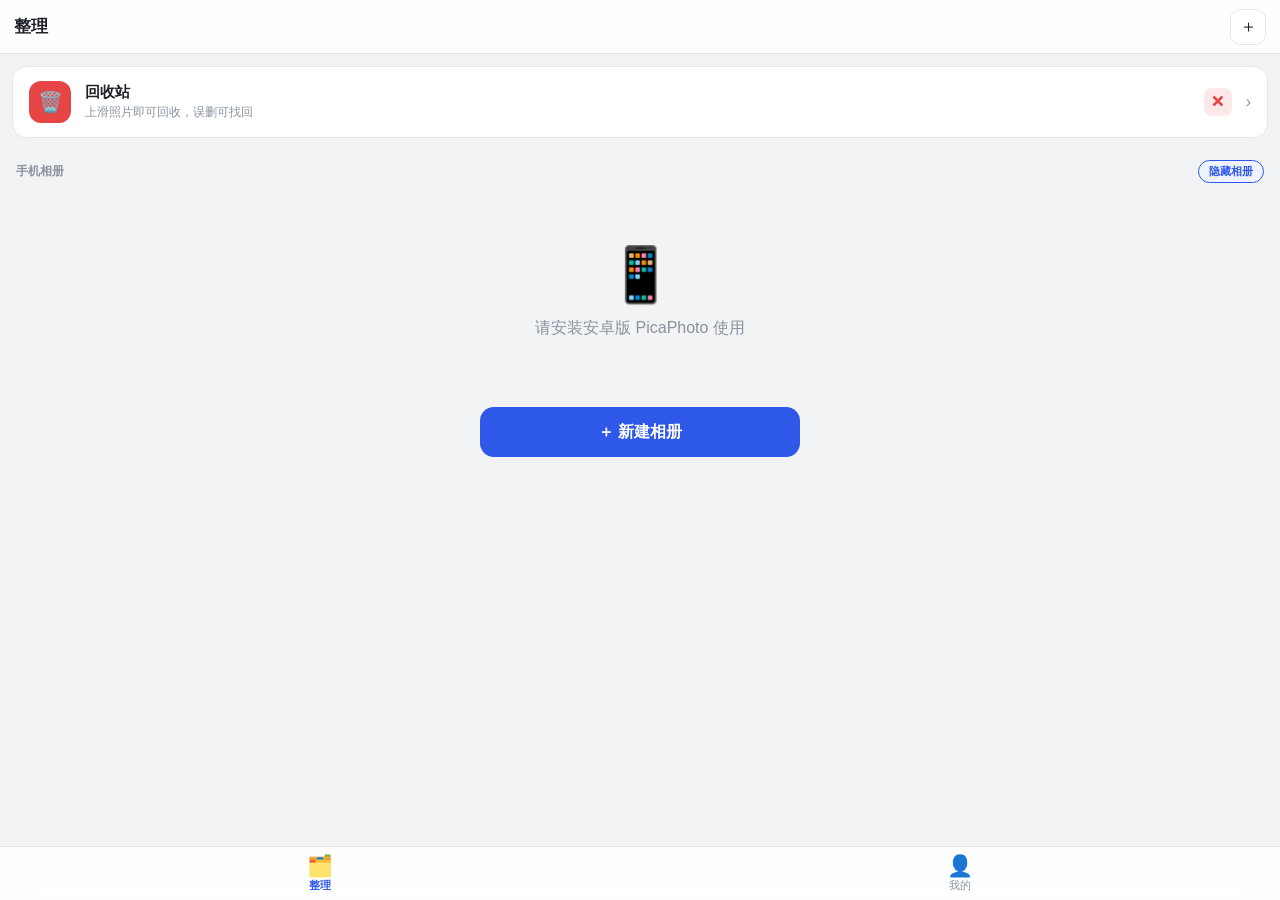
==== android/app/src/main/assets/www/index.html @ 3e44ccca "Release mobile v1.6.0 with reliable moves" ====
<!doctype html>
<html lang="zh-CN">
<head>
<meta charset="utf-8">
<meta name="viewport" content="width=device-width, initial-scale=1, viewport-fit=cover, maximum-scale=1, user-scalable=no">
<meta name="theme-color" content="#2e58e8">
<meta name="apple-mobile-web-app-capable" content="yes">
<meta name="apple-mobile-web-app-status-bar-style" content="black-translucent">
<title>PicaPhoto</title>
<link rel="manifest" href="manifest.webmanifest">
<link rel="icon" href="icon-192.png">
<link rel="apple-touch-icon" href="icon-192.png">
<link rel="stylesheet" href="app.css">
</head>
<body>
<header id="topbar">
  <button class="tb-btn" id="btn-back" aria-label="返回" style="display:none">‹</button>
  <h1 id="title">整理</h1>
  <button class="tb-btn" id="btn-add" aria-label="添加">＋</button>
</header>

<main>
  <section class="view active" id="view-home">
    <div id="pullHint"></div>
    <div class="tool-card" id="trashCard">
      <div class="ic">🗑️</div>
      <div class="tt"><div class="n">回收站</div><div class="d" id="trashCardD">上滑照片即可回收，误删可找回</div></div>
      <button class="mini-clear" id="trashClear" aria-label="清空回收站">✕</button>
      <span class="arrow">›</span>
    </div>
    <div id="albums"></div>
    <div style="height:80px"></div>
  </section>
  <section class="view" id="view-photos"><div id="photos"></div><div style="height:120px"></div></section>
  <section class="view" id="view-trash"><div id="trash"></div></section>
  <section class="view" id="view-me"></section>
</main>

<nav id="tabbar">
  <div class="tab on" data-tab="org"><span class="ic">🗂️</span>整理</div>
  <div class="tab" data-tab="me"><span class="ic">👤</span>我的</div>
</nav>

<!-- 大图整理：上预览区 + 下工作区 -->
<div id="viewer">
  <div id="vPreview">
    <div id="vTrack"></div>
    <div id="vTrashZone"><span class="ic">🗑️</span><span class="txt">松手移入回收站</span></div>
    <div id="vHint">↑ 上滑回收 · ↓ 下滑返回 · 捏合返回</div>
    <div class="v-count" id="vCount">1 / 1</div>
    <button class="v-close" id="vClose">✕</button>
  </div>
  <div id="vWork"></div>
</div>

<div id="multiAlbums"></div>
<div id="selbar">
  <span class="count" id="selCount">0 项</span>
  <button class="sbtn" id="selAll">全选</button>
  <button class="sbtn" id="selDone">完成</button>
  <button class="sbtn green" id="selMove">移动到</button>
  <button class="sbtn danger" id="selDel">删除</button>
</div>

<div id="sheet">
  <div class="panel">
    <div class="head"><span id="sheetTitle">选择操作</span><span class="x" id="sheetX">✕</span></div>
    <div class="list" id="sheetList"></div>
  </div>
</div>

<div id="dlg">
  <div class="box">
    <div class="t" id="dlgTitle">标题</div>
    <input id="dlgInput" placeholder="请输入名称">
    <div class="btns"><button class="no" id="dlgCancel">取消</button><button class="ok" id="dlgOk">确定</button></div>
  </div>
</div>

<div id="hidePanel">
  <div class="box">
    <div class="t">隐藏相册（照片计入未整理）</div>
    <div class="hide-list" id="hideList"></div>
    <div class="btns"><button class="no" id="hideCancel">取消</button><button class="ok" id="hideDone">完成 (0)</button></div>
  </div>
</div>

<div id="updateDlg">
  <div class="box">
    <div class="t">发现新版本</div>
    <div class="ver" id="updVer"></div>
    <div class="log" id="updLog"></div>
    <div class="btns"><button class="no" id="updIgnore">忽略此版本</button><button class="ok" id="updNow">更新</button></div>
  </div>
</div>

<div id="phPreview"></div>




<div id="toast"></div>

<script src="app.js"></script>
</body>
</html>
---- android/app/src/main/assets/www/app.css ----
:root{
  --bg:#f2f3f5; --card:#fff; --fg:#1f2329; --sub:#8a919f; --line:#e4e6eb;
  --accent:#2e58e8; --accent-soft:#eef3ff; --green:#07c160; --danger:#e54545;
  --bar-h:54px; --safe-b:env(safe-area-inset-bottom,0px); --safe-t:env(safe-area-inset-top,0px);
  --r:14px; color-scheme:light dark;
  --ease:cubic-bezier(.2,.8,.2,1);
  --spring:cubic-bezier(.34,1.56,.64,1);
}
[data-theme="dark"]{
  --bg:#17181c; --card:#262931; --fg:#f2f4f8; --sub:#9aa3b2; --line:#333844;
  --accent:#4d8dff; --accent-soft:#1f2c47; --green:#2fd08a; --danger:#ff6b6b;
}
*{box-sizing:border-box;-webkit-tap-highlight-color:transparent}
html,body{margin:0;height:100%;background:var(--bg);color:var(--fg);
  font-family:-apple-system,BlinkMacSystemFont,"PingFang SC","Microsoft YaHei",sans-serif;
  -webkit-font-smoothing:antialiased;-moz-osx-font-smoothing:grayscale;
  text-rendering:optimizeLegibility;-webkit-text-size-adjust:100%}
body{overflow:hidden;touch-action:manipulation}
button{font-family:inherit;border:none;background:none;color:inherit;cursor:pointer;padding:0}
img{-webkit-user-drag:none;user-select:none}
/* ============ 通用动画（GPU 合成，120Hz 流畅） ============ */
@keyframes viewIn{from{opacity:0;transform:translateX(18px)}to{opacity:1;transform:translateX(0)}}
@keyframes fadeIn{from{opacity:0}to{opacity:1}}
@keyframes riseIn{from{opacity:0;transform:translateY(14px)}to{opacity:1;transform:translateY(0)}}
@keyframes popIn{0%{opacity:0;transform:scale(.86)}60%{transform:scale(1.04)}100%{opacity:1;transform:scale(1)}}
@keyframes pop{0%{transform:scale(.4)}60%{transform:scale(1.25)}100%{transform:scale(1)}}
@keyframes flyout{to{transform:scale(.5);opacity:0}}
@keyframes flyoutUp{to{transform:translateY(-30px) scale(.7);opacity:0}}
@keyframes bounce{0%{transform:scale(1)}30%{transform:scale(1.28)}60%{transform:scale(.92)}100%{transform:scale(1)}}
@keyframes pulse{0%{box-shadow:0 0 0 0 color-mix(in srgb,var(--accent) 55%,transparent)}100%{box-shadow:0 0 0 10px transparent}}
@keyframes sheetUp{from{transform:translateY(60px);opacity:0}to{transform:translateY(0);opacity:1}}
@keyframes dlgIn{from{transform:scale(.9);opacity:0}to{transform:scale(1);opacity:1}}
@keyframes viewerIn{from{transform:translateY(40px);opacity:.4}to{transform:translateY(0);opacity:1}}
@keyframes spinner{to{transform:rotate(360deg)}}
.anim-fade{animation:fadeIn .25s var(--ease)}
.anim-rise{animation:riseIn .2s var(--ease) both}
.anim-pop{animation:popIn .2s var(--spring) both}
@media (prefers-reduced-motion: reduce){
  *{animation:none!important;transition:none!important}
}
/* ============ 顶栏 ============ */
#topbar{position:fixed;top:0;left:0;right:0;z-index:50;height:calc(var(--bar-h) + var(--safe-t));
  padding:var(--safe-t) 14px 0;display:flex;align-items:center;gap:10px;
  background:color-mix(in srgb,var(--card) 88%,transparent);backdrop-filter:blur(14px);
  border-bottom:1px solid var(--line)}
#topbar .logo{width:30px;height:30px;border-radius:8px;flex:none}
#topbar h1{font-size:17px;font-weight:700;margin:0;flex:1;white-space:nowrap;overflow:hidden;text-overflow:ellipsis;transition:opacity .18s}
#topbar .tb-btn{min-width:36px;height:36px;border-radius:10px;display:flex;align-items:center;justify-content:center;
  font-size:17px;background:var(--card);border:1px solid var(--line);padding:0 8px;transition:transform .14s var(--spring),background .2s}
#topbar .tb-btn:active{transform:scale(.88)}
main{position:fixed;inset:calc(var(--bar-h) + var(--safe-t)) 0 calc(var(--bar-h) + var(--safe-b));overflow:hidden}
.view{position:absolute;inset:0;overflow-y:auto;-webkit-overflow-scrolling:touch;padding:12px 12px 30px;display:none;overscroll-behavior-y:contain}
.view.active{display:block;animation:viewIn .18s var(--ease)}
/* ============ 首页 ============ */
.set-h{font-size:12px;color:var(--sub);font-weight:600;padding:8px 4px 4px;display:flex;align-items:center;gap:8px}
.set-h2{font-size:12px;color:var(--sub);font-weight:600;padding:8px 4px 4px;margin:4px 0 0}
.full{grid-column:1/-1}
.alb-grid{display:grid;grid-template-columns:repeat(2,1fr);gap:12px}
.alb{background:var(--card);border:1px solid var(--line);border-radius:var(--r);overflow:hidden;transition:transform .12s var(--ease)}
.alb:active{transform:scale(.97)}
.alb .cover{width:100%;aspect-ratio:4/3;background:var(--accent-soft);position:relative}
.alb .cover img{width:100%;height:100%;object-fit:cover;display:block}
.alb .meta{padding:10px 12px}
.alb .name{font-size:14px;font-weight:600;white-space:nowrap;overflow:hidden;text-overflow:ellipsis}
.alb .cnt{font-size:12px;color:var(--sub);margin-top:2px}
.ph-grid{display:grid;grid-template-columns:repeat(3,1fr);gap:3px}
.ph{aspect-ratio:1;background:var(--card);border-radius:6px;overflow:hidden;position:relative;transform:translateZ(0);content-visibility:auto;contain-intrinsic-size:96px 96px}
.ph img{width:100%;height:100%;object-fit:cover;display:block;pointer-events:none;transition:transform .2s var(--ease)}
.ph .idx{position:absolute;left:4px;bottom:4px;min-width:20px;height:20px;padding:0 4px;border-radius:10px;
  background:var(--accent);color:#fff;display:none;align-items:center;justify-content:center;font-size:12px;font-weight:700;
  animation:pop .28s var(--spring);z-index:2}
.ph.sel-on .idx{display:flex}
.ph.sel-on{outline:3px solid var(--accent);outline-offset:-3px}
.ph.sel-on::after{content:"";position:absolute;inset:0;animation:pulse .45s var(--ease)}
.ph .dur{position:absolute;right:4px;bottom:4px;font-size:10px;color:#fff;background:rgba(0,0,0,.55);
  padding:1px 5px;border-radius:6px}
.empty{padding:56px 24px;text-align:center;color:var(--sub)}
.empty .big{font-size:54px;margin-bottom:12px}
/* ============ 底栏 ============ */
#tabbar{position:fixed;left:0;right:0;bottom:0;z-index:50;height:calc(var(--bar-h) + var(--safe-b));
  padding-bottom:var(--safe-b);display:flex;background:color-mix(in srgb,var(--card) 92%,transparent);
  backdrop-filter:blur(14px);border-top:1px solid var(--line)}
.tab{flex:1;display:flex;flex-direction:column;align-items:center;justify-content:center;gap:2px;
  font-size:11px;color:var(--sub);transition:color .2s;position:relative}
.tab .ic{font-size:21px;line-height:1;position:relative;transition:transform .22s var(--spring)}
.tab .ic .bdg{position:absolute;top:-6px;right:-10px;min-width:16px;height:16px;border-radius:8px;
  background:var(--danger);color:#fff;font-size:10px;display:flex;align-items:center;justify-content:center;padding:0 4px}
.tab.on{color:var(--accent);font-weight:600}
.tab.on .ic{animation:bounce .4s var(--spring)}
.big-btn{margin:12px auto 0;height:50px;border-radius:14px;background:var(--accent);color:#fff;font-size:16px;font-weight:600;
  display:flex;align-items:center;justify-content:center;gap:8px;width:min(320px,80%);transition:transform .14s var(--spring),opacity .2s,background .2s}
.big-btn:active{transform:scale(.96)}
.big-btn.ghost{background:var(--card);color:var(--accent);border:1px solid var(--accent)}
.big-btn.danger{background:var(--danger)}
.big-btn.full{width:100%}
.tool-card{display:flex;align-items:center;gap:14px;background:var(--card);border:1px solid var(--line);
  border-radius:var(--r);padding:14px 16px;margin-bottom:14px;transition:transform .14s var(--ease),box-shadow .2s}
.tool-card:active{transform:scale(.98)}
.tool-card .ic{width:42px;height:42px;border-radius:12px;background:var(--danger);color:#fff;font-size:20px;
  display:flex;align-items:center;justify-content:center;flex:none}
.tool-card .tt{flex:1}
.tool-card .tt .n{font-size:15px;font-weight:600}
.tool-card .tt .d{font-size:12px;color:var(--sub);margin-top:2px}
.tool-card .arrow{color:var(--sub);font-size:16px;transition:transform .2s var(--ease)}
.tool-card:active .arrow{transform:translateX(3px)}
.big-alb{display:flex;gap:14px;align-items:center;background:var(--card);border:1px solid var(--line);border-radius:var(--r);padding:12px;margin-bottom:14px;transition:transform .14s var(--ease)}
.big-alb:active{transform:scale(.98)}
.big-alb .cover{width:72px;height:72px;border-radius:12px;overflow:hidden;background:var(--accent-soft);flex:none}
.big-alb .cover img{width:100%;height:100%;object-fit:cover;display:block}
.big-alb .meta .n{font-size:16px;font-weight:700}
.big-alb .meta .d{font-size:12px;color:var(--sub);margin-top:3px}
.chip-row{display:flex;gap:8px;overflow-x:auto;padding:4px 2px 14px;-webkit-overflow-scrolling:touch;scrollbar-width:none}
.chip-row::-webkit-scrollbar{display:none}
.chip{flex:none;min-width:78px;max-width:132px;background:var(--card);border:1px solid var(--line);border-radius:16px;padding:10px 12px;text-align:center;transition:transform .14s var(--ease)}
.chip:active{transform:scale(.93)}
.chip .n{font-size:13px;font-weight:600;white-space:nowrap;overflow:hidden;text-overflow:ellipsis}
.chip .s{font-size:10px;color:var(--sub);margin-top:3px}
.chip.new{border-style:dashed;color:var(--accent);background:var(--accent-soft)}
.chip img{width:36px;height:36px;border-radius:10px;object-fit:cover;display:block;margin:0 auto 6px}
.chip.ph{min-width:92px}
.pgalb-grid{display:grid;grid-template-columns:repeat(4,1fr);gap:8px;margin-bottom:8px}
.pgalb{background:var(--card);border:1px solid var(--line);border-radius:10px;overflow:hidden;transition:transform .14s var(--ease);position:relative}
.pgalb:active{transform:scale(.93)}
.pgalb .cover{width:100%;aspect-ratio:1;background:var(--accent-soft);position:relative}
.pgalb .cover-ph{width:100%;height:100%;display:flex;align-items:center;justify-content:center;font-size:34px;font-weight:800;color:var(--accent);background:linear-gradient(135deg,color-mix(in srgb,var(--accent) 16%,transparent),color-mix(in srgb,var(--accent) 4%,transparent))}
.pgalb .cover img{width:100%;height:100%;object-fit:cover;display:block;transition:transform .25s var(--ease)}
.pgalb .name{font-size:11px;font-weight:600;white-space:nowrap;overflow:hidden;text-overflow:ellipsis;padding:5px 6px 2px}
.pgalb .cnt{font-size:10px;color:var(--sub);padding:0 6px 6px}
#pullHint{position:sticky;top:0;left:0;right:0;height:0;display:flex;align-items:center;justify-content:center;color:var(--sub);font-size:12px;z-index:5;overflow:hidden;transition:height .22s var(--ease)}
#pullHint.show{height:44px}
.manage-hint{position:absolute;left:10px;right:10px;top:8px;text-align:center;font-size:12px;color:var(--accent);
  background:color-mix(in srgb,var(--accent) 14%,transparent);padding:6px;border-radius:10px;z-index:4;pointer-events:none;opacity:0;transition:opacity .25s}
.manage-hint.show{opacity:1}
/* ============ 我的 ============ */
.me-head{display:flex;align-items:center;gap:14px;padding:6px 4px 16px;animation:riseIn .2s var(--ease) both}
.me-head img{width:56px;height:56px;border-radius:14px;flex:none;box-shadow:0 6px 16px rgba(46,88,232,.25)}
.me-head .me-name{font-size:20px;font-weight:800}
.me-head .me-ver{font-size:12px;color:var(--sub);margin-top:3px}
.stat-grid{display:grid;grid-template-columns:repeat(3,1fr);gap:10px;margin-bottom:16px}
.stat{background:var(--card);border:1px solid var(--line);border-radius:var(--r);padding:14px 10px;
  display:flex;flex-direction:column;align-items:center;gap:4px;animation:riseIn .3s var(--ease) both}
.stat b{font-size:20px;font-weight:800;color:var(--accent)}
.stat span{font-size:11px;color:var(--sub)}
.cal-card{background:var(--card);border:1px solid var(--line);border-radius:var(--r);padding:14px;margin-bottom:12px;animation:riseIn .2s var(--ease) both}
.cal-head{display:flex;align-items:center;justify-content:space-between;margin-bottom:10px}
.cal-head button{width:30px;height:30px;border-radius:8px;background:var(--bg);border:1px solid var(--line);font-size:15px;transition:transform .14s var(--spring)}
.cal-head button:active{transform:scale(.85)}
.cal-head b{font-size:15px}
.cal-week{display:grid;grid-template-columns:repeat(7,1fr);text-align:center;font-size:10px;color:var(--sub);margin-bottom:6px}
.cal-grid{display:grid;grid-template-columns:repeat(7,1fr);gap:4px}
.cal-day{aspect-ratio:1;border-radius:8px;display:flex;flex-direction:column;align-items:center;justify-content:center;
  font-size:12px;color:var(--fg);background:var(--bg);position:relative;transition:transform .12s var(--ease)}
.cal-day:active{transform:scale(.88)}
.cal-day b{font-size:10px;color:#fff;font-weight:700}
.cal-day.lvl1{background:color-mix(in srgb,var(--accent) 28%,var(--card))}
.cal-day.lvl2{background:color-mix(in srgb,var(--accent) 55%,var(--card))}
.cal-day.lvl3{background:var(--accent)}
.cal-day.lvl2,.cal-day.lvl3{color:#fff}
.cal-day.muted{opacity:.35}
.cal-legend{display:flex;align-items:center;gap:8px;justify-content:flex-end;margin-top:10px;font-size:10px;color:var(--sub)}
.cal-legend span{width:14px;height:14px;border-radius:4px;display:inline-block;background:var(--bg)}
.cal-legend .l1{background:color-mix(in srgb,var(--accent) 28%,var(--card))}
.cal-legend .l2{background:color-mix(in srgb,var(--accent) 55%,var(--card))}
.cal-legend .l3{background:var(--accent)}
/* ============ 设置（飞书风格：分组卡片 + 开关） ============ */
.set-group{background:var(--card);border:1px solid var(--line);border-radius:var(--r);overflow:hidden;margin-bottom:12px;animation:riseIn .34s var(--ease) both}
.set-row{display:flex;align-items:center;gap:10px;padding:14px 16px;border-top:1px solid var(--line);transition:background .15s}
.set-row:first-child{border-top:none}
.set-row:active{background:color-mix(in srgb,var(--fg) 4%,transparent)}
.set-row .tt{flex:1}
.set-row .tt .n{font-size:15px;font-weight:500}
.set-row .tt .d{font-size:12px;color:var(--sub);margin-top:2px}
.set-row .arrow{color:var(--sub);font-size:15px;transition:transform .2s var(--ease)}
.set-row:active .arrow{transform:translateX(3px)}
.switch{width:46px;height:26px;border-radius:13px;background:#d8d8d8;position:relative;flex:none;transition:background .22s var(--ease)}
.switch.on{background:var(--green)}
.switch::after{content:"";position:absolute;top:3px;left:3px;width:20px;height:20px;border-radius:50%;background:#fff;
  box-shadow:0 1px 3px rgba(0,0,0,.25);transition:transform .24s var(--spring)}
.switch.on::after{transform:translateX(20px)}
/* ============ 大图整理 ============ */
#viewer{position:fixed;inset:0;background:var(--bg);z-index:100;display:none;flex-direction:column;touch-action:none;overflow:hidden}
#viewer.open{display:flex;animation:viewerIn .2s var(--ease)}
#vPreview{position:relative;flex:1;background:#0d0e12;overflow:hidden;min-height:0}
#vTrack{position:absolute;inset:calc(var(--safe-t) + 42px) 0 0;will-change:transform;transform:translate(0,0)}
#viewer .slide{position:absolute;top:calc(var(--safe-t) + 42px);left:0;right:0;bottom:0;overflow:hidden;display:flex;align-items:center;justify-content:center;
  transform:translateX(0);transition:none;will-change:transform}
#viewer .slide.peek{transform:translateX(0) scale(1.05)}
#viewer .slide.zoomed img{transform:scale(2.2);transition:transform .25s var(--ease)}
#viewer img,#viewer video{width:100%;height:100%;max-width:100%;max-height:100%;object-fit:contain;
  pointer-events:none;user-select:none;-webkit-user-drag:none}
#viewer .slide img.full{position:absolute;inset:0;opacity:0;transition:opacity .18s var(--ease)}
#viewer .slide img.full.show{opacity:1}
#viewer .slide img.thumb{position:absolute;inset:0;filter:blur(4px) brightness(.92);transform:scale(1.03)}
#viewer video{pointer-events:auto}
.v-count{position:absolute;top:calc(var(--safe-t) + 50px);left:14px;z-index:6;color:#fff;font-size:13px;font-weight:600;
  background:rgba(0,0,0,.45);padding:4px 10px;border-radius:12px;animation:fadeIn .3s var(--ease) both}
.v-close{position:absolute;top:calc(var(--safe-t) + 48px);right:12px;z-index:6;width:34px;height:34px;border-radius:50%;
  background:rgba(0,0,0,.45);color:#fff;font-size:15px;display:flex;align-items:center;justify-content:center;transition:transform .16s var(--spring),background .2s}
.v-close:active{transform:scale(.86) rotate(90deg)}
#vHint{position:absolute;top:calc(var(--safe-t) + 92px);left:50%;transform:translateX(-50%);z-index:7;
  color:#fff;font-size:12px;background:rgba(0,0,0,.45);padding:5px 12px;border-radius:14px;opacity:0;
  transition:opacity .2s;white-space:nowrap}
#vHint.show{opacity:1}
/* 顶部常驻回收站 dock：上滑照片到此处回收 */
#vTrashZone{position:absolute;top:0;left:0;right:0;z-index:8;height:calc(var(--safe-t) + 42px);padding-top:var(--safe-t);
  display:flex;flex-direction:row;align-items:center;justify-content:center;gap:6px;color:#fff;
  background:rgba(0,0,0,.38);font-size:13px;font-weight:600;
  transition:background .2s var(--ease),height .2s var(--ease);box-shadow:0 3px 12px rgba(0,0,0,.2)}
#vTrashZone.show{background:rgba(229,69,69,.95);height:calc(var(--safe-t) + 58px)}
#vTrashZone .ic{font-size:20px}
#vTrashZone .txt{font-size:11px;opacity:.95}
#vTrashZone:not(.show) .txt{opacity:.65}
#vWork{flex:none;max-height:38%;overflow-y:auto;background:color-mix(in srgb,var(--card) 96%,transparent);
  backdrop-filter:blur(14px);border-top:1px solid var(--line);padding:10px 12px calc(var(--safe-b) + 12px)}
.vw-albums{display:flex;gap:8px;overflow-x:auto;padding:2px 0 10px;-webkit-overflow-scrolling:touch;scrollbar-width:none}
.vw-albums::-webkit-scrollbar{display:none}
/* 默认弱化样式，仅当前照片所属相册（.on）才醒目高亮，避免“全部高亮” */
.vchip{flex:none;height:34px;padding:0 14px;border-radius:17px;background:var(--bg);color:var(--sub);font-size:13px;font-weight:600;
  border:1px solid var(--line);display:flex;align-items:center;gap:6px;transition:transform .14s var(--spring),background .18s,color .18s,border-color .18s}
.vchip:active{transform:scale(.9)}
.vchip.new{background:var(--accent-soft);color:var(--accent);border:1px dashed var(--accent)}
.vw-btns{display:flex;gap:10px}
.vw-btns button{flex:1;height:44px;border-radius:12px;background:var(--bg);border:1px solid var(--line);font-size:14px;font-weight:600;
  display:flex;align-items:center;justify-content:center;gap:6px;transition:transform .14s var(--spring)}
.vw-btns button:active{transform:scale(.94)}
.vw-btns button.on{background:var(--accent);color:#fff;border:none}
.vw-btns button.danger{background:var(--danger);color:#fff;border:none}
/* ============ 多选栏 ============ */
#selbar{position:fixed;left:0;right:0;bottom:0;z-index:80;display:flex;align-items:center;gap:10px;
  padding:10px 14px calc(var(--safe-b) + 10px);background:color-mix(in srgb,var(--card) 94%,transparent);
  backdrop-filter:blur(14px);border-top:1px solid var(--line);transform:translateY(120%);transition:transform .2s var(--ease)}
#selbar.show{transform:translateY(0)}
#selbar .count{flex:1;font-size:14px;font-weight:600;white-space:nowrap}
#selbar .sbtn{height:40px;padding:0 16px;border-radius:20px;background:var(--bg);border:1px solid var(--line);font-size:14px;transition:transform .14s var(--spring)}
#selbar .sbtn:active{transform:scale(.92)}
#selbar .sbtn.green{background:var(--accent);color:#fff;border:none}
#selbar .sbtn.danger{background:var(--danger);color:#fff;border:none}
/* ============ 弹层 ============ */
#sheet{position:fixed;inset:0;z-index:110;background:rgba(0,0,0,.4);display:none;align-items:flex-end}
#sheet.open{display:flex}
#sheet .panel{width:100%;background:var(--card);border-radius:18px 18px 0 0;padding:10px 0 calc(var(--safe-b) + 14px);
  animation:sheetUp .18s var(--ease);max-height:70vh;display:flex;flex-direction:column}
#sheet .head{display:flex;align-items:center;padding:12px 18px 6px;font-size:13px;color:var(--sub);font-weight:600;flex:none}
#sheet .head .x{margin-left:auto;font-size:18px;color:var(--sub);padding:4px;transition:transform .2s var(--spring)}
#sheet .head .x:active{transform:rotate(90deg)}
#sheet .list{overflow-y:auto;-webkit-overflow-scrolling:touch}
#sheet .opt{display:flex;align-items:center;gap:14px;padding:14px 20px;font-size:16px;border-top:1px solid var(--line);transition:background .15s;animation:riseIn .24s var(--ease) both}
#sheet .opt:active{background:color-mix(in srgb,var(--fg) 4%,transparent)}
#sheet .opt .ic{font-size:20px;width:24px;text-align:center}
#dlg,#updateDlg{position:fixed;inset:0;z-index:120;background:rgba(0,0,0,.45);display:none;align-items:center;justify-content:center}
#dlg.open,#updateDlg.open{display:flex}
#dlg .box,#updateDlg .box{width:min(340px,86%);background:var(--card);border-radius:16px;padding:20px;animation:dlgIn .14s var(--spring)}
#dlg .t,#updateDlg .t{font-size:16px;font-weight:700;margin-bottom:12px;text-align:center}
#dlg input{width:100%;height:44px;border-radius:10px;border:1px solid var(--line);background:var(--bg);
  color:var(--fg);padding:0 12px;font-size:15px;outline:none;transition:border-color .2s}
#dlg input:focus{border-color:var(--accent)}
#dlg .btns,#updateDlg .btns{display:flex;gap:10px;margin-top:18px}
#dlg .btns button,#updateDlg .btns button{flex:1;height:42px;border-radius:10px;font-size:15px;font-weight:600;transition:transform .14s var(--spring)}
#dlg .btns button:active,#updateDlg .btns button:active{transform:scale(.94)}
#dlg .ok,#updateDlg .ok{background:var(--accent);color:#fff}
#dlg .no,#updateDlg .no{background:var(--bg);color:var(--fg)}
#updateDlg .ver{text-align:center;font-size:14px;font-weight:600;color:var(--accent);margin-bottom:10px}
#updateDlg .log{font-size:13px;color:var(--sub);line-height:1.6;max-height:40vh;overflow-y:auto;background:var(--bg);border-radius:10px;padding:10px 12px;white-space:pre-wrap;word-break:break-word}
/* ============ 多选底部相册 ============ */
#multiAlbums{position:fixed;left:0;right:0;bottom:calc(var(--safe-b) + 66px);z-index:79;display:none;gap:8px;
  flex-wrap:wrap;align-content:flex-start;max-height:104px;overflow-x:hidden;overflow-y:auto;
  padding:8px 12px;background:color-mix(in srgb,var(--card) 94%,transparent);
  backdrop-filter:blur(14px);border-top:1px solid var(--line);-webkit-overflow-scrolling:touch;scrollbar-width:none}
#multiAlbums.show{display:flex;animation:riseIn .15s var(--ease)}
#multiAlbums::-webkit-scrollbar{display:none}
#multiAlbums .mchip{flex:none;height:36px;padding:0 16px;border-radius:18px;background:var(--accent);color:#fff;
  font-size:13px;font-weight:600;display:flex;align-items:center;gap:6px;transition:transform .14s var(--spring)}
#multiAlbums .mchip:active{transform:scale(.9)}
#multiAlbums .mchip.new{background:var(--accent-soft);color:var(--accent);border:1px dashed var(--accent)}
/* ============ Toast ============ */
#toast{position:fixed;left:50%;bottom:calc(var(--bar-h) + var(--safe-b) + 26px);transform:translateX(-50%) translateY(10px);
  background:rgba(0,0,0,.82);color:#fff;padding:10px 16px;border-radius:22px;font-size:14px;z-index:200;
  display:flex;align-items:center;gap:14px;opacity:0;pointer-events:none;transition:opacity .25s,transform .25s;
  max-width:88%}
#toast.show{opacity:1;transform:translateX(-50%) translateY(0)}
#toast .act{color:#7ab8ff;font-weight:700;font-size:14px;padding:4px}
/* ============ FAB ============ */
#fab{position:fixed;right:18px;bottom:calc(var(--bar-h) + var(--safe-b) + 18px);z-index:60;width:56px;height:56px;
  border-radius:50%;background:var(--accent);color:#fff;font-size:26px;display:flex;align-items:center;justify-content:center;
  box-shadow:0 8px 20px rgba(46,88,232,.4);transition:transform .16s var(--spring)}
#fab:active{transform:scale(.88)}
/* “完成整理”：批量确认删除已移动照片的源文件 */
#fabDone{position:fixed;right:14px;bottom:calc(var(--bar-h) + var(--safe-b) + 16px);z-index:70;height:44px;padding:0 18px;
  border-radius:22px;background:var(--green);color:#fff;font-size:14px;font-weight:700;display:flex;align-items:center;justify-content:center;
  box-shadow:0 8px 20px rgba(7,193,96,.4);animation:riseIn .18s var(--ease);transition:transform .14s var(--spring)}
#fabDone:active{transform:scale(.93)}
/* ============ 回收站操作按钮 ============ */
.trash-actions{display:flex;flex-direction:column;align-items:center;margin-top:6px;animation:riseIn .3s var(--ease) both}

/* 删除/回收飞离动画 */
.flyout-up{animation:flyoutUp .18s var(--ease) both}
.bump{animation:bounce .3s var(--spring)}

/* 大图浏览：当前照片所属相册高亮 */
.vchip.on{background:var(--green);color:#fff;border-color:var(--green);font-weight:700}
.vchip.on::after{content:"✓";margin-left:2px;font-weight:900}
.vchip.on:active{background:var(--danger);border-color:var(--danger)}
.vchip.on:active::after{content:"移出";font-size:11px}

/* ============ 小图长按预览 ============ */
#phPreview{position:fixed;inset:0;z-index:150;background:rgba(0,0,0,.72);display:none;align-items:center;justify-content:center;pointer-events:none;animation:fadeIn .15s var(--ease)}
#phPreview.show{display:flex}
#phPreview img{max-width:92%;max-height:82%;border-radius:12px;object-fit:contain;box-shadow:0 12px 40px rgba(0,0,0,.5);animation:popIn .2s var(--spring)}

/* 月份分隔占位格（占一个照片位，标注月份分界） */
.ph-month{display:flex;align-items:center;justify-content:center;background:color-mix(in srgb,var(--accent) 10%,var(--card));
  border:1px dashed var(--line);color:var(--accent);font-size:13px;font-weight:700;letter-spacing:1px}

/* ============ 大图相册位置：下部 / 左部 / 右部 ============ */

/* Chunk-render sentinel (spans full row, invisible, no grid impact) */
.ph-more{grid-column:1/-1;height:1px;visibility:hidden;pointer-events:none}

#viewer{flex-direction:column}
#viewer[data-vwork="left"],#viewer[data-vwork="right"]{flex-direction:row}
#viewer[data-vwork="left"] #vWork,#viewer[data-vwork="right"] #vWork{width:118px;max-height:none;overflow-y:auto;border-top:none;padding:calc(var(--safe-t) + 10px) 10px calc(var(--safe-b) + 10px)}
#viewer[data-vwork="left"] #vWork{border-right:1px solid var(--line)}
#viewer[data-vwork="right"] #vWork{border-left:1px solid var(--line)}
#viewer[data-vwork="left"] .vw-albums,#viewer[data-vwork="right"] .vw-albums{flex-direction:column;overflow-y:auto;overflow-x:hidden;padding:2px 0 8px}
#viewer[data-vwork="left"] .vw-btns,#viewer[data-vwork="right"] .vw-btns{flex-direction:column;gap:6px}
#viewer[data-vwork="left"] .vchip,#viewer[data-vwork="right"] .vchip{width:100%;justify-content:center;height:42px;border-radius:12px;padding:0 8px;font-size:13px;margin-bottom:6px}
#viewer[data-vwork="left"] .slide{justify-content:flex-end}
#viewer[data-vwork="right"] .slide{justify-content:flex-start}
/* 下部：一行放不下自动两行，两行仍放不下横向滑动 */
#viewer[data-vwork="bottom"] .vw-albums{flex-wrap:wrap;max-height:132px;overflow-y:hidden;overflow-x:auto}
/* 上滑删除：当前照片飞走层 */
.ghost-fly{position:fixed;left:0;right:0;top:0;bottom:0;width:100%;height:100%;object-fit:contain;z-index:999;pointer-events:none;
  transform-origin:100% 0;transition:transform .28s cubic-bezier(.2,.8,.2,1),opacity .24s ease}
.ghost-fly.fly{transform:translate3d(42vw,-46vh,0) scale(.08);opacity:0}

/* 首页：隐藏相册按钮 / 回收站清空小方块 */
.hide-btn{margin-left:auto;font-size:11px;color:var(--accent);background:var(--accent-soft);border:1px solid var(--accent);padding:3px 10px;border-radius:12px;font-weight:600;flex:none;transition:transform .12s var(--spring)}
.hide-btn:active{transform:scale(.92)}
.mini-clear{width:28px;height:28px;border-radius:8px;background:color-mix(in srgb,var(--danger) 12%,transparent);color:var(--danger);font-size:14px;font-weight:700;display:flex;align-items:center;justify-content:center;flex:none;transition:transform .12s var(--spring)}
.mini-clear:active{transform:scale(.82)}

/* ============ 隐藏相册多选面板 ============ */
#hidePanel{position:fixed;inset:0;z-index:125;background:rgba(0,0,0,.45);display:none;align-items:center;justify-content:center}
#hidePanel.open{display:flex}
#hidePanel .box{width:min(340px,88%);background:var(--card);border-radius:16px;padding:18px;animation:dlgIn .2s var(--spring);max-height:80vh;display:flex;flex-direction:column}
#hidePanel .t{font-size:16px;font-weight:700;margin-bottom:12px;text-align:center;flex:none}
#hidePanel .hide-list{overflow-y:auto;-webkit-overflow-scrolling:touch;flex:1;min-height:120px}
#hidePanel .hide-row{display:flex;align-items:center;gap:12px;padding:13px 10px;border-radius:12px;font-size:15px;border-bottom:1px solid var(--line);transition:background .15s}
#hidePanel .hide-row:active{background:color-mix(in srgb,var(--fg) 4%,transparent)}
#hidePanel .hide-row .ck{font-size:18px;width:26px;text-align:center;flex:none}
#hidePanel .hide-row .nm{flex:1;white-space:nowrap;overflow:hidden;text-overflow:ellipsis}
#hidePanel .hide-row.on .nm{color:var(--accent);font-weight:600}
#hidePanel .btns{display:flex;gap:10px;margin-top:14px;flex:none}
#hidePanel .btns button{flex:1;height:42px;border-radius:10px;font-size:15px;font-weight:600}
#hidePanel .ok{background:var(--accent);color:#fff}
#hidePanel .no{background:var(--bg);color:var(--fg)}
/* 未整理进度条 */
.unfiled-progress{margin:0 2px 12px;padding:10px 14px;border-radius:12px;background:var(--card);border:1px solid var(--line);color:var(--fg);font-size:13px;font-weight:600;display:flex;align-items:center;gap:8px}
.unfiled-progress b{color:var(--accent);font-size:16px}
/* 首页隐藏相册板块 */
.hide-alb-grid{display:grid;grid-template-columns:repeat(4,1fr);gap:8px;margin-bottom:8px;opacity:.75}
.hide-tag{position:absolute;top:4px;left:4px;font-size:9px;color:#fff;background:rgba(0,0,0,.55);padding:1px 6px;border-radius:8px;z-index:2}

/* 骨架屏占位（首次加载立即有画面） */
.ph.skel{background:linear-gradient(100deg,color-mix(in srgb,var(--fg) 6%,transparent) 40%,color-mix(in srgb,var(--fg) 12%,transparent) 50%,color-mix(in srgb,var(--fg) 6%,transparent) 60%);background-size:200% 100%;animation:skel 1.1s ease infinite}
@keyframes skel{0%{background-position:120% 0}100%{background-position:-120% 0}}
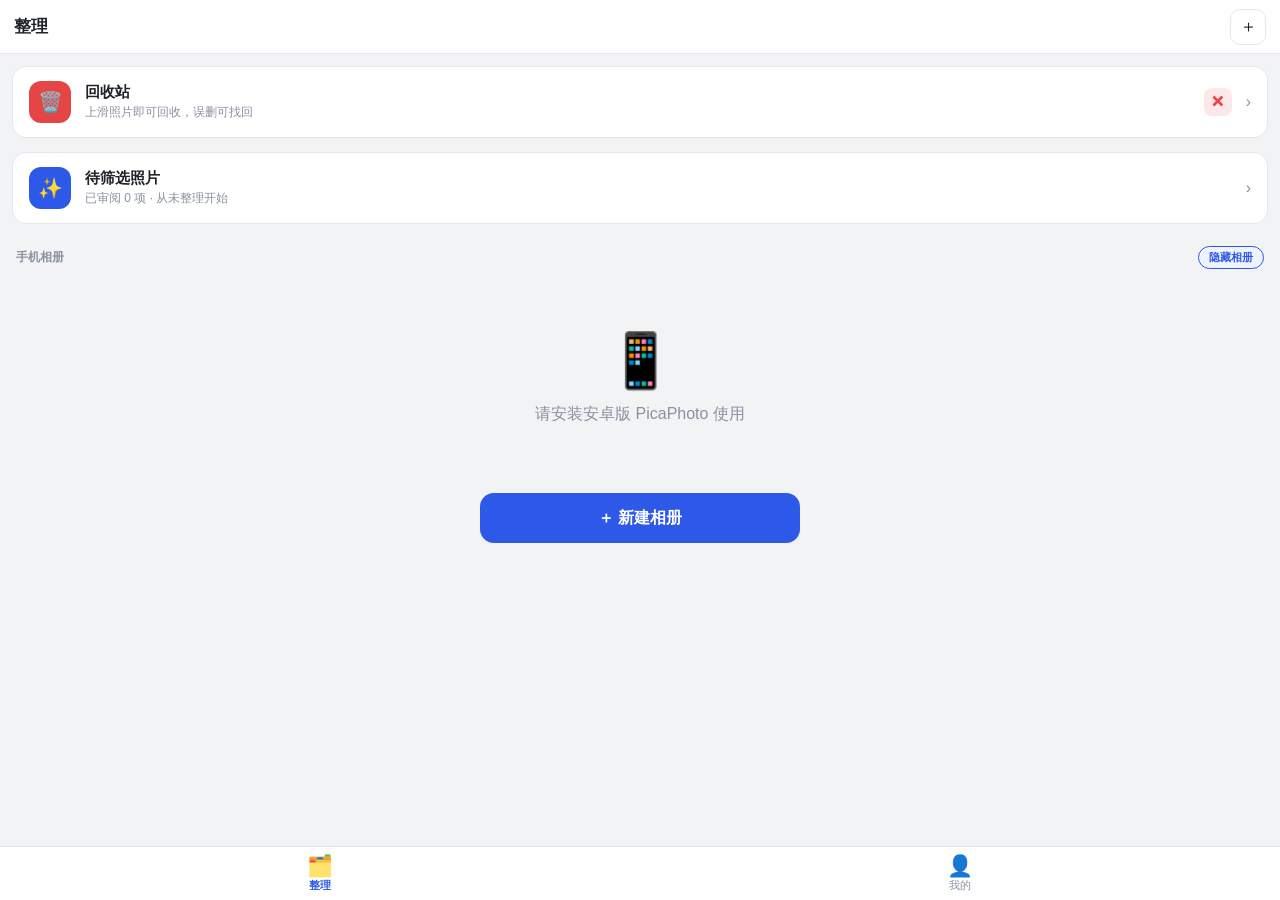
==== commit 6f0e4a4e: "Release PicaPhoto 2.0" ====
--- a/android/app/src/main/assets/www/index.html
+++ b/android/app/src/main/assets/www/index.html
@@ -45,9 +45,12 @@
 <div id="viewer">
   <div id="vPreview">
     <div id="vTrack"></div>
-    <div id="vTrashZone"><span class="ic">🗑️</span><span class="txt">松手移入回收站</span></div>
-    <div id="vHint">↑ 上滑回收 · ↓ 下滑返回 · 捏合返回</div>
+    <div id="vTrashZone"><span class="ic">📁</span><span class="txt">松手移入相册</span></div>
+    <div id="vHint">↑ 上滑整理 · ↓ 下滑返回 · 捏合返回</div>
     <div class="v-count" id="vCount">1 / 1</div>
+    <button class="v-action" id="vReview" title="标记已审阅">✓</button>
+    <button class="v-action" id="vUndoCompact" title="撤销" hidden>↩</button>
+    <button class="v-action danger" id="vDelete" title="删除">🗑</button>
     <button class="v-close" id="vClose">✕</button>
   </div>
   <div id="vWork"></div>
--- a/android/app/src/main/assets/www/app.css
+++ b/android/app/src/main/assets/www/app.css
@@ -194,9 +194,17 @@
 #viewer video{pointer-events:auto}
 .v-count{position:absolute;top:calc(var(--safe-t) + 50px);left:14px;z-index:6;color:#fff;font-size:13px;font-weight:600;
   background:rgba(0,0,0,.45);padding:4px 10px;border-radius:12px;animation:fadeIn .3s var(--ease) both}
-.v-close{position:absolute;top:calc(var(--safe-t) + 48px);right:12px;z-index:6;width:34px;height:34px;border-radius:50%;
+.v-close,.v-action{position:absolute;top:calc(var(--safe-t) + 48px);z-index:6;width:34px;height:34px;border-radius:50%;
   background:rgba(0,0,0,.45);color:#fff;font-size:15px;display:flex;align-items:center;justify-content:center;transition:transform .16s var(--spring),background .2s}
+.v-close{right:12px}
+.v-action{right:54px;font-size:16px}
+.v-action#vUndoCompact{right:96px}
+.v-action#vReview{right:138px}
+.v-action#vReview.on{background:rgba(7,193,96,.9)}
+.v-action.danger{background:rgba(229,69,69,.84)}
+.v-action[hidden]{display:none}
 .v-close:active{transform:scale(.86) rotate(90deg)}
+.v-action:active{transform:scale(.86)}
 #vHint{position:absolute;top:calc(var(--safe-t) + 92px);left:50%;transform:translateX(-50%);z-index:7;
   color:#fff;font-size:12px;background:rgba(0,0,0,.45);padding:5px 12px;border-radius:14px;opacity:0;
   transition:opacity .2s;white-space:nowrap}
@@ -244,6 +252,9 @@
 #sheet .head .x{margin-left:auto;font-size:18px;color:var(--sub);padding:4px;transition:transform .2s var(--spring)}
 #sheet .head .x:active{transform:rotate(90deg)}
 #sheet .list{overflow-y:auto;-webkit-overflow-scrolling:touch}
+.album-search{margin:4px 14px 10px;width:calc(100% - 28px);height:40px;border-radius:10px;border:1px solid var(--line);background:var(--bg);color:var(--fg);padding:0 12px;font-size:14px;outline:none}
+.album-search:focus{border-color:var(--accent)}
+.sheet-label{padding:4px 20px 8px;font-size:12px;color:var(--sub);font-weight:700}
 #sheet .opt{display:flex;align-items:center;gap:14px;padding:14px 20px;font-size:16px;border-top:1px solid var(--line);transition:background .15s;animation:riseIn .24s var(--ease) both}
 #sheet .opt:active{background:color-mix(in srgb,var(--fg) 4%,transparent)}
 #sheet .opt .ic{font-size:20px;width:24px;text-align:center}
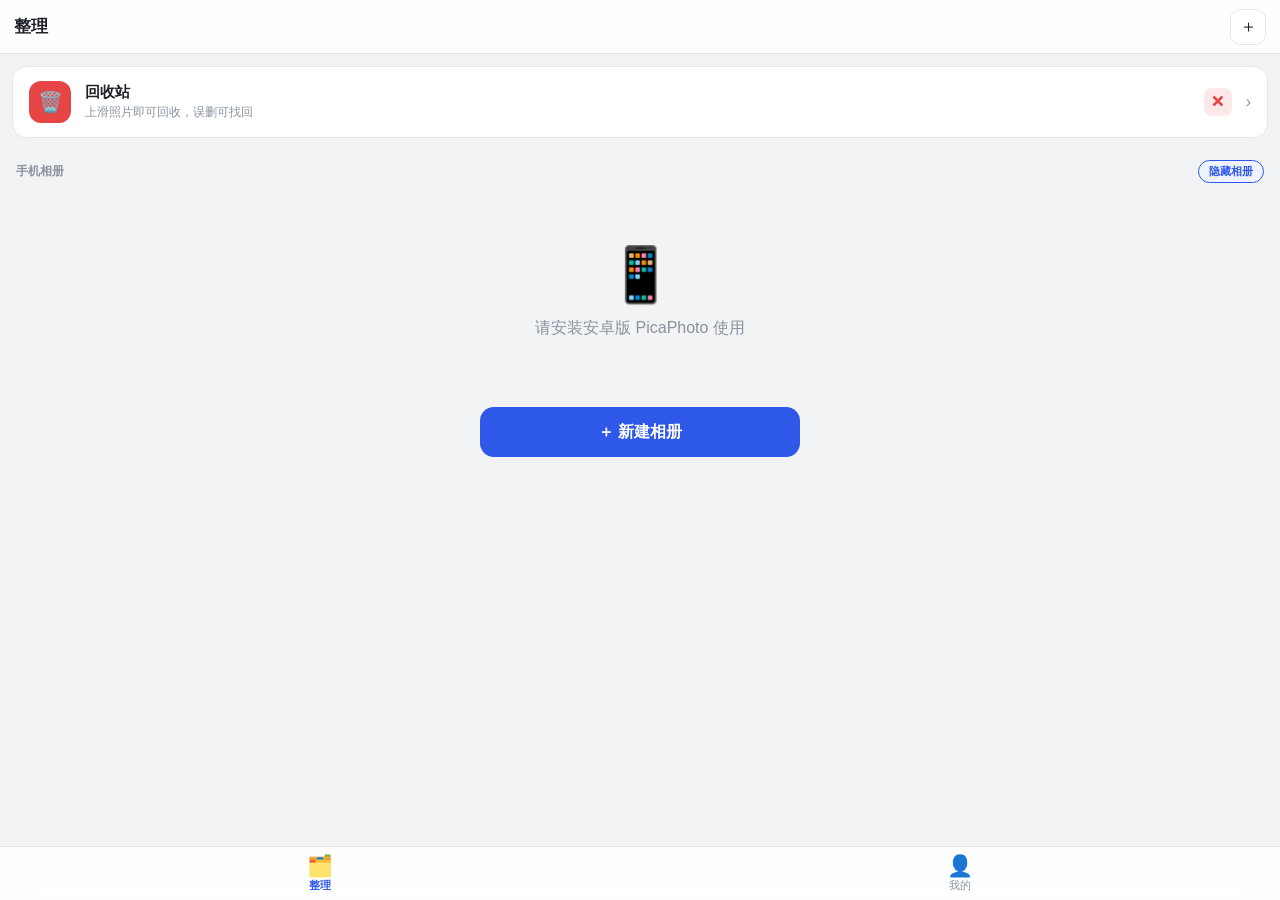
==== commit a959df6e: "release: PicaPhoto Android v2.0.5" ====
--- a/android/app/src/main/assets/www/index.html
+++ b/android/app/src/main/assets/www/index.html
@@ -45,10 +45,9 @@
 <div id="viewer">
   <div id="vPreview">
     <div id="vTrack"></div>
-    <div id="vTrashZone"><span class="ic">📁</span><span class="txt">松手移入相册</span></div>
-    <div id="vHint">↑ 上滑整理 · ↓ 下滑返回 · 捏合返回</div>
+    <div id="vTrashZone"><span class="ic">🗑️</span><span class="txt">松手移入回收站</span></div>
+    <div id="vHint">↑ 上滑回收 · ↓ 下滑返回 · 捏合返回</div>
     <div class="v-count" id="vCount">1 / 1</div>
-    <button class="v-action" id="vReview" title="标记已审阅">✓</button>
     <button class="v-action" id="vUndoCompact" title="撤销" hidden>↩</button>
     <button class="v-action danger" id="vDelete" title="删除">🗑</button>
     <button class="v-close" id="vClose">✕</button>
--- a/android/app/src/main/assets/www/app.css
+++ b/android/app/src/main/assets/www/app.css
@@ -199,8 +199,6 @@
 .v-close{right:12px}
 .v-action{right:54px;font-size:16px}
 .v-action#vUndoCompact{right:96px}
-.v-action#vReview{right:138px}
-.v-action#vReview.on{background:rgba(7,193,96,.9)}
 .v-action.danger{background:rgba(229,69,69,.84)}
 .v-action[hidden]{display:none}
 .v-close:active{transform:scale(.86) rotate(90deg)}
@@ -284,12 +282,12 @@
 #multiAlbums .mchip:active{transform:scale(.9)}
 #multiAlbums .mchip.new{background:var(--accent-soft);color:var(--accent);border:1px dashed var(--accent)}
 /* ============ Toast ============ */
-#toast{position:fixed;left:50%;bottom:calc(var(--bar-h) + var(--safe-b) + 26px);transform:translateX(-50%) translateY(10px);
-  background:rgba(0,0,0,.82);color:#fff;padding:10px 16px;border-radius:22px;font-size:14px;z-index:200;
-  display:flex;align-items:center;gap:14px;opacity:0;pointer-events:none;transition:opacity .25s,transform .25s;
-  max-width:88%}
+#toast{position:fixed;left:50%;top:calc(env(safe-area-inset-top) + 12px);bottom:auto;transform:translateX(-50%) translateY(-10px);
+  background:rgba(0,0,0,.78);color:#fff;padding:6px 11px;border-radius:16px;font-size:12px;z-index:200;
+  display:flex;align-items:center;gap:9px;opacity:0;pointer-events:none;transition:opacity .25s,transform .25s;
+  max-width:72%;box-shadow:0 3px 12px rgba(0,0,0,.16)}
 #toast.show{opacity:1;transform:translateX(-50%) translateY(0)}
-#toast .act{color:#7ab8ff;font-weight:700;font-size:14px;padding:4px}
+#toast .act{color:#9bc6ff;font-weight:700;font-size:12px;padding:3px}
 /* ============ FAB ============ */
 #fab{position:fixed;right:18px;bottom:calc(var(--bar-h) + var(--safe-b) + 18px);z-index:60;width:56px;height:56px;
   border-radius:50%;background:var(--accent);color:#fff;font-size:26px;display:flex;align-items:center;justify-content:center;
